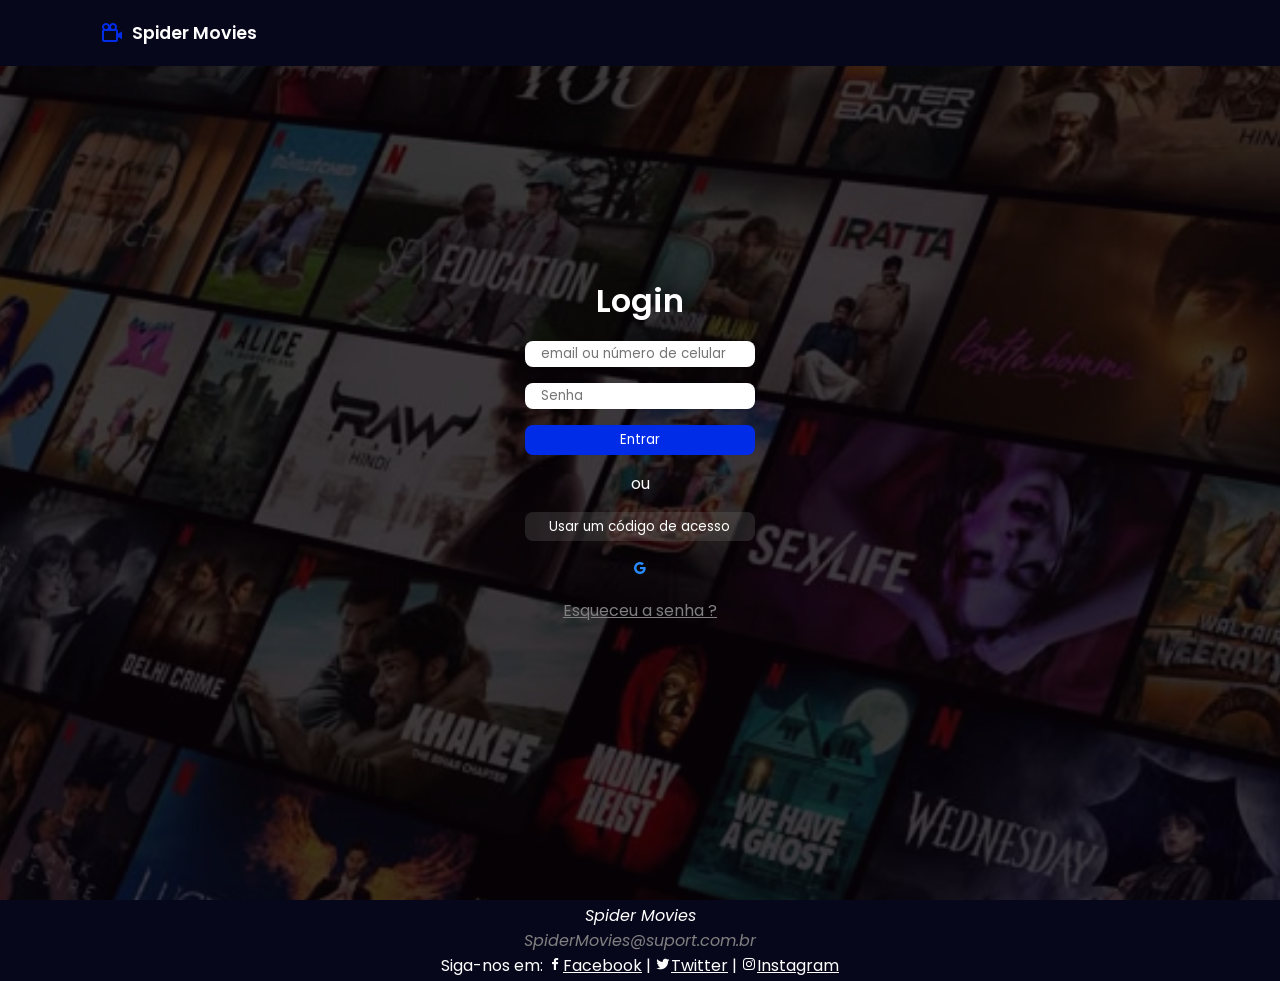
==== public/login.html @ 389b1a76 "Alterações nos arquivos HTML e CSS 878827" ====
<!DOCTYPE html>
<html lang="pt-br">
<head>
    <meta charset="UTF-8">
    <meta name="viewport" content="width=device-width, initial-scale=1.0">
    <title>Login Movies</title>
    <link rel="stylesheet" href="login.css">
    <link href='https://unpkg.com/boxicons@2.1.2/css/boxicons.min.css'rel="stylesheet">
    <link rel="icon" href="files/img/favicon/favicon.ico" type="image/x-icon">
</head>
<body>
<header>
    <a href="index.html" class="logo">
        <i class='bx bx-camera-movie'></i> Spider Movies
        </a>
</header>
<main>
    <div class="login">
        <h1>Login</h1>
        <form action="" class="form">
            <input type="email" class="email" placeholder="email ou número de celular" required>
            <input type="password" class="password" placeholder="Senha" required>
            <button type="submit" value="Login" class="btn">Entrar</button>
            <p>ou</p>
            <button type="submit" value="access" class="btn2">Usar um código de acesso</button>
            <a href="#" class="social-login">
                <i class='bx bxl-google'></i>
            </a>
            <a href="#" class="forgot-password">Esqueceu a senha ?</a>
        </form>
    </div>
 </main>

 <footer>
    <address>
        <p>Spider Movies<br>
            <a href="#" class="gmail">SpiderMovies@suport.com.br</a>
    </address>
    
    <p>Siga-nos em:

        <a href="https://www.facebook.com" target="_blank" class="social"><i class='bx bxl-facebook'></i>Facebook</a> |
        <a href="https://www.twitter.com" target="_blank" class="social"><i class='bx bxl-twitter'></i>Twitter</a> |
        <a href="https://www.instagram.com" target="_blank" class="social"><i class='bx bxl-instagram'></i>Instagram</a>
    </p>
</footer>
 </body>
</html>
---- public/login.css ----
@import url('https://fonts.googleapis.com/css2?family=Big+Shoulders:opsz,wght@10..72,100..900&family=Poppins:ital,wght@0,100;0,200;0,300;0,400;0,500;0,600;0,700;0,800;0,900;1,100;1,200;1,300;1,400;1,500;1,600;1,700;1,800;1,900&family=Quicksand:wght@300..700&display=swap');

* {
  font-family: "Poppins", sans-serif;
  margin: 0;
  padding: 0;
  box-sizing: border-box;
  list-style: none;
  text-decoration: none;
  scroll-padding-top: 2rem;
  scroll-behavior: smooth;
}

:root {
  --main-color: #002be7;
  --text-colo: #07071c;
  --bg-color: #fff;

}

body {
  background: #07071c;
  background-image: url(files/img/cards/login.jpg.jfif);
  background-repeat: no-repeat;
  background-size: cover;
  background-position: center;
  color: var(--bg-color);
}


header {
  position: fixed;
  width: 100%;
  top: 0;
  right: 0;
  z-index: 1000;
  display: flex;
  align-items: center;
  justify-content: space-between;
  padding: 20px 100px;
  transition: 0.5s;
  background: var(--text-colo);
}


.logo {
  font-size: 1.1rem;
  font-weight: 600;
  color: var(--bg-color);
  display: flex;
  align-items: center;
  column-gap: 0.5rem;
}

.logo .bx {
  font-size: 24px;
  color: var(--main-color);
}

.login{
  display: flex;
  justify-content: center;
  align-items: center;
  flex-direction: column;
  height: 100vh;
  background: #070206b7;

}

.login h1{
  font-size: 2rem;
  font-weight: 600;
  margin-bottom: 1rem;
}

.form{
  position: relative;
  gap: 1rem;
  display: flex;
  justify-content:space-between;
  align-items: center;
  flex-direction: column;
  width: 100%;
}

.form input{
  width: 18%;
  padding: 0.2rem 1rem;
  background: #fff;
  border-radius: 0.5rem;
  border: none;
  outline: none;
}

.form .input::placeholder{
  color: gray;
}


 .btn{
  width: 18%;
  padding: 0.3rem 1.4rem;
  background: var(--main-color);
  color: var(--bg-color);
  font-weight: 400;
  border-radius: 0.5rem;
  border: none;
  cursor: pointer;
}
.btn:hover{
  background: #fff;
  color: var(--main-color);
} 

.btn2{
  width: 18%;
  padding: 0.3rem 1.4rem;
  background: rgba(128, 128, 128, 0.226);
  color: var(--bg-color);
  font-weight: 400;
  border-radius: 0.5rem;
  border: none;
  cursor: pointer;
}

.btn2:hover{
  background: rgba(128, 128, 128, 0.534);
 
}

.social-login{
  color: rgb(39, 139, 253);
}

.forgot-password{
  color: gray;
  text-decoration: underline;
}

footer {
  text-align: center;
  padding: 3px;
  background-color: var(--text-colo);
  color: white;
}

footer .gmail{
  color: gray;
}

footer .social{
color: #fff;
text-decoration: underline;
}
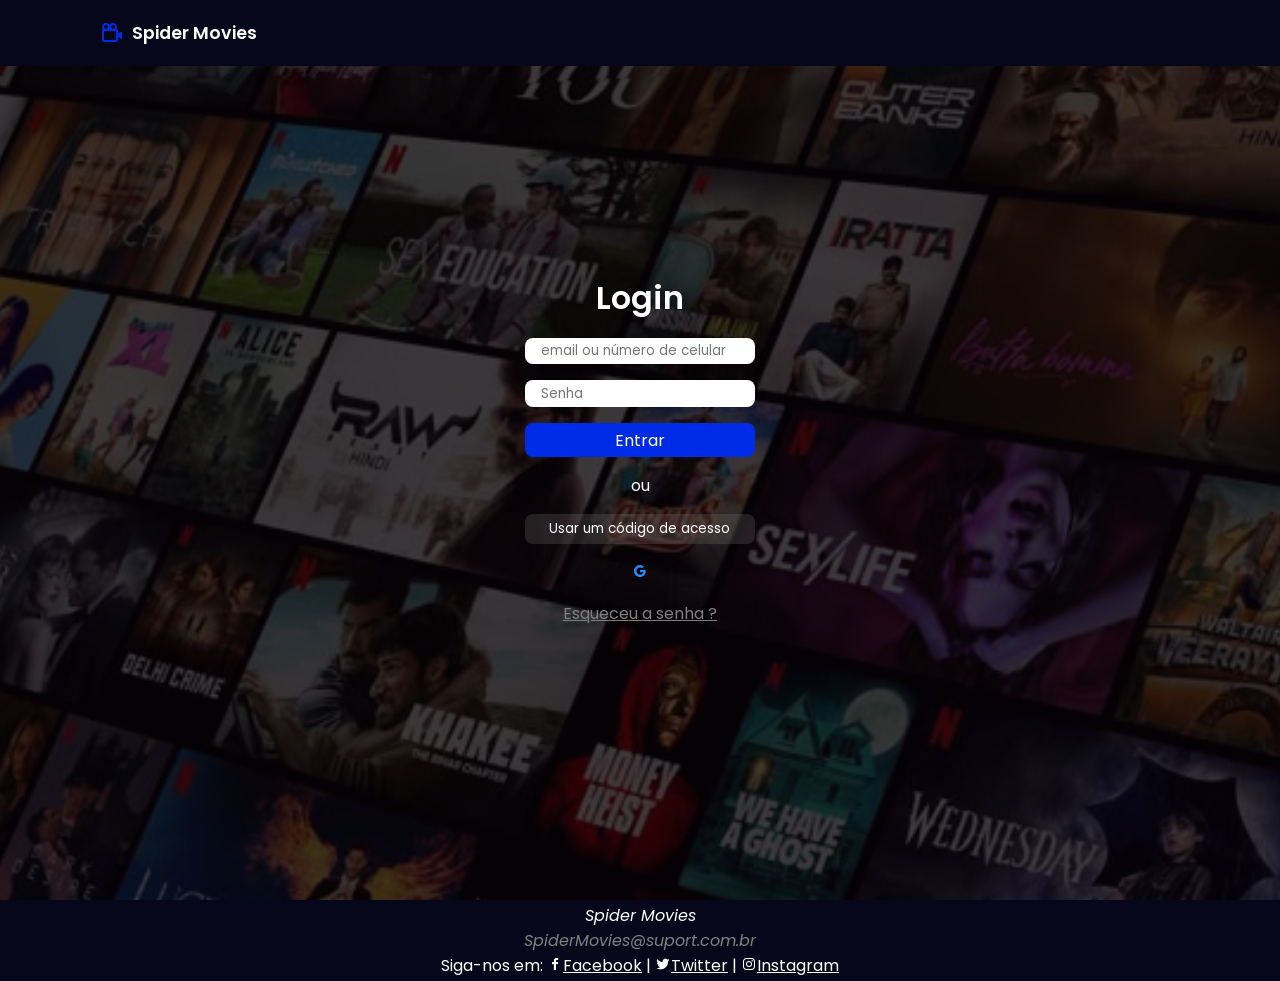
==== commit 2a52c563: "alterações nos arquivos html/css/js 878827" ====
--- a/public/login.html
+++ b/public/login.html
@@ -20,10 +20,10 @@
         <form action="" class="form">
             <input type="email" class="email" placeholder="email ou número de celular" required>
             <input type="password" class="password" placeholder="Senha" required>
-            <button type="submit" value="Login" class="btn">Entrar</button>
+            <a href="login.html " target="_blank" class="btn">Entrar</a>
             <p>ou</p>
             <button type="submit" value="access" class="btn2">Usar um código de acesso</button>
-            <a href="#" class="social-login">
+            <a href="https://workspace.google.com/intl/pt-BR/gmail/" class="social-login">
                 <i class='bx bxl-google'></i>
             </a>
             <a href="#" class="forgot-password">Esqueceu a senha ?</a>
--- a/public/login.css
+++ b/public/login.css
@@ -96,8 +96,8 @@
   color: gray;
 }
 
-
- .btn{
+.btn{
+  text-align: center;
   width: 18%;
   padding: 0.3rem 1.4rem;
   background: var(--main-color);
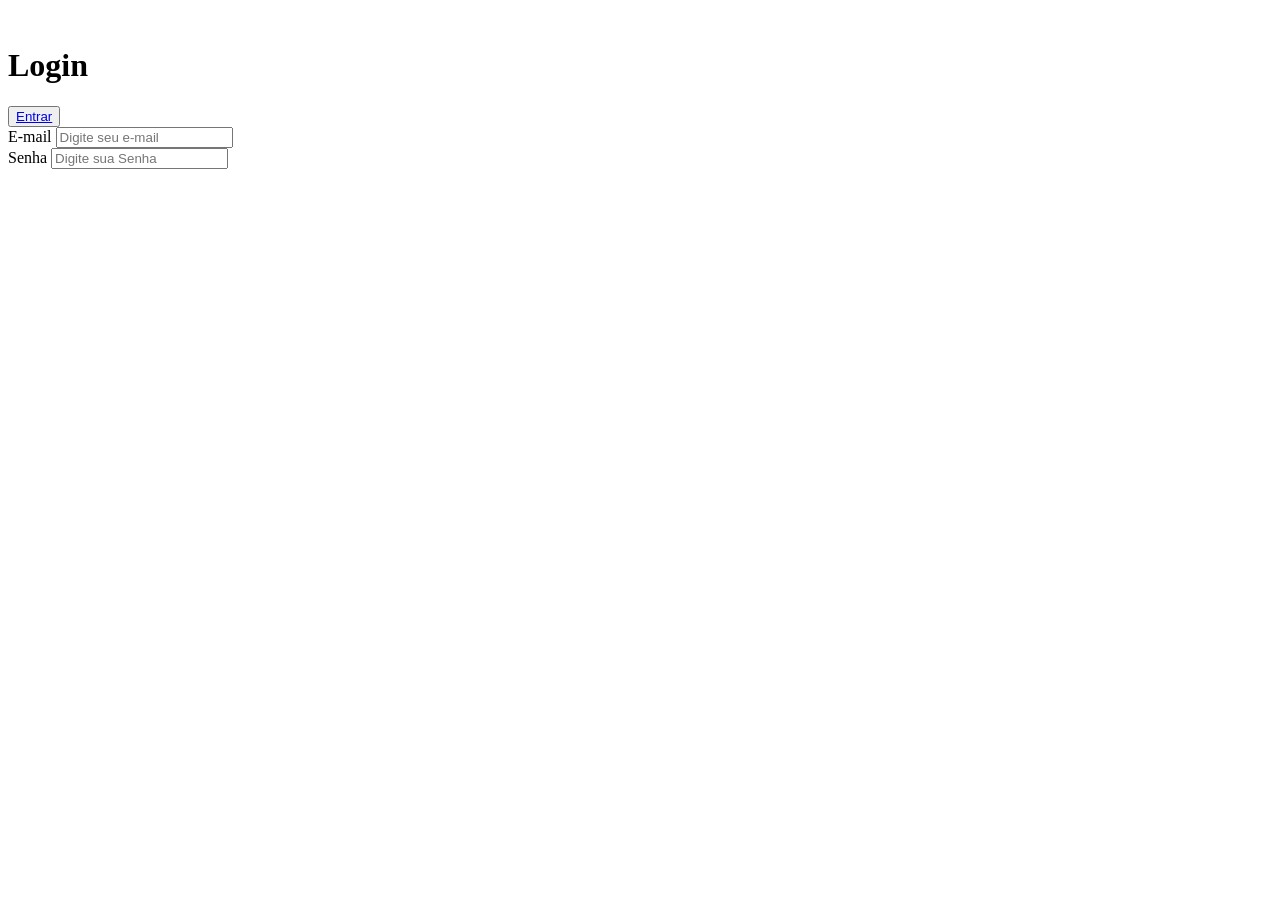
==== commit ed7e1756: "Alterações no html da pagina de login 878827" ====
--- a/public/login.html
+++ b/public/login.html
@@ -3,46 +3,38 @@
 <head>
     <meta charset="UTF-8">
     <meta name="viewport" content="width=device-width, initial-scale=1.0">
-    <title>Login Movies</title>
     <link rel="stylesheet" href="login.css">
-    <link href='https://unpkg.com/boxicons@2.1.2/css/boxicons.min.css'rel="stylesheet">
-    <link rel="icon" href="files/img/favicon/favicon.ico" type="image/x-icon">
+    <title>Login</title>
 </head>
 <body>
-<header>
-    <a href="index.html" class="logo">
-        <i class='bx bx-camera-movie'></i> Spider Movies
-        </a>
-</header>
-<main>
-    <div class="login">
-        <h1>Login</h1>
-        <form action="" class="form">
-            <input type="email" class="email" placeholder="email ou número de celular" required>
-            <input type="password" class="password" placeholder="Senha" required>
-            <a href="login.html " target="_blank" class="btn">Entrar</a>
-            <p>ou</p>
-            <button type="submit" value="access" class="btn2">Usar um código de acesso</button>
-            <a href="https://workspace.google.com/intl/pt-BR/gmail/" class="social-login">
-                <i class='bx bxl-google'></i>
-            </a>
-            <a href="#" class="forgot-password">Esqueceu a senha ?</a>
-        </form>
+    <div class="container">
+        <div class="form-image">
+            <img src="assets/img/undraw_Mobile_encryption_re_yw3o-removebg-preview.png" alt="">
+        </div>
+        <div class="form">
+            <form action="#">
+                <div class="form-header">
+                    <div class="title">
+                        <h1>Login</h1>
+                    </div>
+                    <div class="login-button">
+                        <button><a href="login.html">Entrar</a></button>
+                    </div>
+                </div>
+                <div class="input-group">
+                    <div class="input-box">
+                        <label for="email">E-mail</label>
+                        <input id="email" type="email" name="email" placeholder="Digite seu e-mail" required>
+                    </div>
+
+                    <div class="input-box">
+                        <label for="password">Senha</label>
+                        <input id="password" type="password" name="password" placeholder="Digite sua Senha" required>
+                    </div>
+                    
+                </div>
+            </form>
+        </div>
     </div>
- </main>
-
- <footer>
-    <address>
-        <p>Spider Movies<br>
-            <a href="#" class="gmail">SpiderMovies@suport.com.br</a>
-    </address>
-    
-    <p>Siga-nos em:
-
-        <a href="https://www.facebook.com" target="_blank" class="social"><i class='bx bxl-facebook'></i>Facebook</a> |
-        <a href="https://www.twitter.com" target="_blank" class="social"><i class='bx bxl-twitter'></i>Twitter</a> |
-        <a href="https://www.instagram.com" target="_blank" class="social"><i class='bx bxl-instagram'></i>Instagram</a>
-    </p>
-</footer>
- </body>
+</body>
 </html>
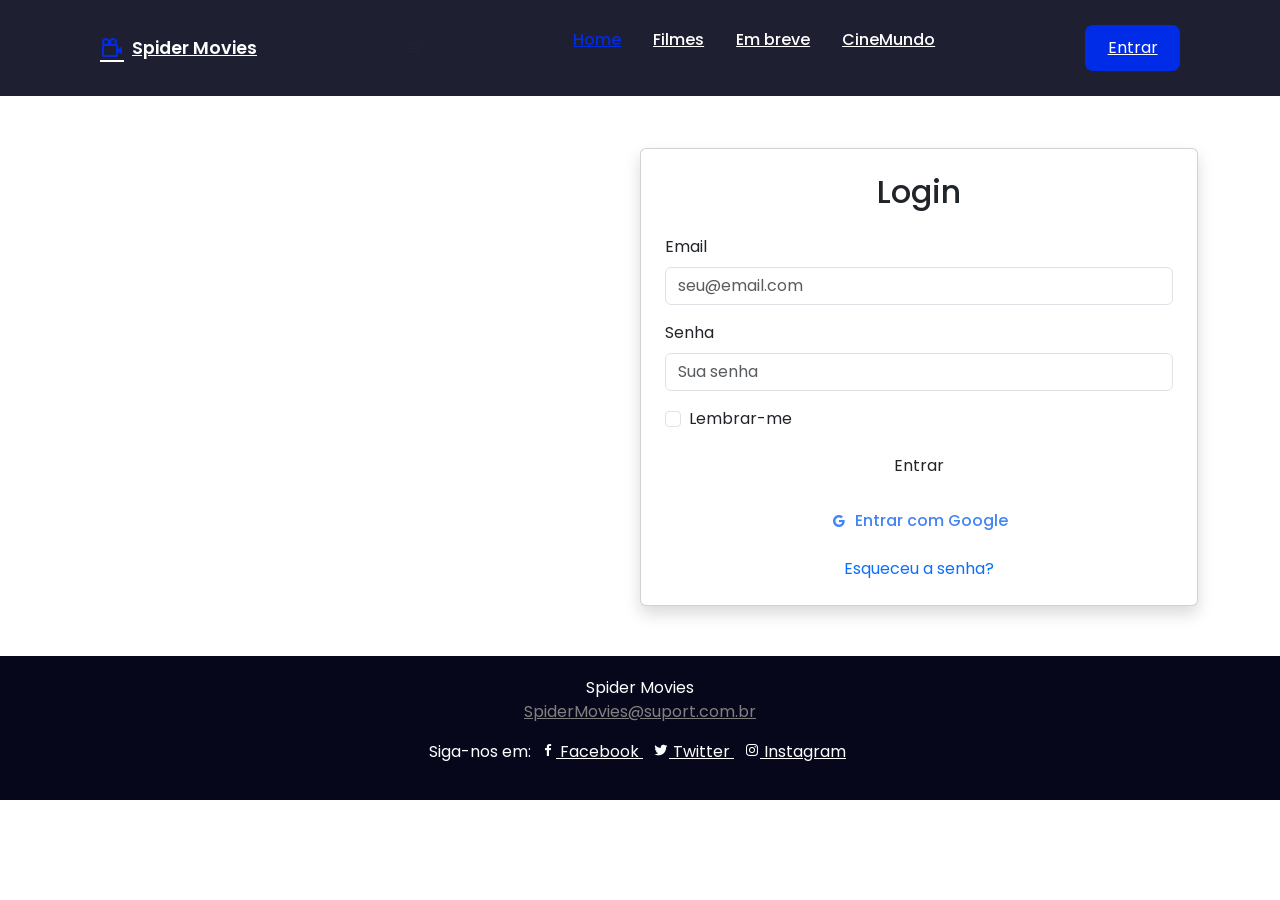
==== commit faa9f937: "Criação do arquivo css e adição de bootstrap no html 878827" ====
--- a/public/login.html
+++ b/public/login.html
@@ -1,40 +1,127 @@
 <!DOCTYPE html>
 <html lang="pt-br">
-<head>
-    <meta charset="UTF-8">
-    <meta name="viewport" content="width=device-width, initial-scale=1.0">
-    <link rel="stylesheet" href="login.css">
-    <title>Login</title>
+  <head>
+    <meta charset="UTF-8" />
+    <meta name="viewport" content="width=device-width, initial-scale=1.0" />
+    <title>Spider | Login</title>
+    <link rel="stylesheet" href="login.css" />
+    <link
+      href="https://cdn.jsdelivr.net/npm/bootstrap@5.3.2/dist/css/bootstrap.min.css"
+      rel="stylesheet"
+      integrity="sha384-T3c6CoIi6uLrA9TneNEoa7RxnatzjcDSCmG1MXxSR1GAsXEV/Dwwykc2MPK8M2HN"
+      crossorigin="anonymous"
+    />
+    <link
+      href="https://unpkg.com/boxicons@2.1.2/css/boxicons.min.css"
+      rel="stylesheet"
+    />
+    <link rel="icon" href="files/img/favicon/favicon.ico" type="image/x-icon" />
+  
 </head>
 <body>
-    <div class="container">
-        <div class="form-image">
-            <img src="assets/img/undraw_Mobile_encryption_re_yw3o-removebg-preview.png" alt="">
+    <header>
+      <a href="#" class="logo">
+        <i class="bx bx-camera-movie"></i> Spider Movies
+      </a>
+      <div class="bx bx-menu" id="menu-icon"></div>
+
+      <ul class="navbar">
+        <li><a href="#home" class="home-active">Home</a></li>
+        <li><a href="#movies">Filmes</a></li>
+        <li><a href="#coming">Em breve</a></li>
+        <li><a href="#newsletter">CineMundo</a></li>
+      </ul>
+      <a href="login.html" class="btn-custom">Entrar</a>
+    </header>
+
+    <main class="container my-5">
+      <div class="row justify-content-center align-items-stretch g-0"> <!-- Removido o gap entre as colunas -->
+        <!-- Vídeo -->
+        <div class="col-lg-6 col-md-6">
+          <div class="video-container ratio ratio-16x9 h-100">
+            <iframe src="https://www.youtube.com/embed/dQw4w9WgXcQ" allowfullscreen></iframe>
+          </div>
         </div>
-        <div class="form">
-            <form action="#">
-                <div class="form-header">
-                    <div class="title">
-                        <h1>Login</h1>
-                    </div>
-                    <div class="login-button">
-                        <button><a href="login.html">Entrar</a></button>
-                    </div>
+
+        <!-- Formulário -->
+        <div class="col-lg-6 col-md-6">
+          <div class="card shadow h-100">
+            <div class="card-body p-4 d-flex flex-column">
+              <h2 class="text-center mb-4">Login</h2>
+              <form>
+                <div class="mb-3">
+                  <label for="email" class="form-label">Email</label>
+                  <input
+                    type="email"
+                    class="form-control"
+                    id="email"
+                    placeholder="seu@email.com"
+                    required
+                  />
                 </div>
-                <div class="input-group">
-                    <div class="input-box">
-                        <label for="email">E-mail</label>
-                        <input id="email" type="email" name="email" placeholder="Digite seu e-mail" required>
-                    </div>
+                <div class="mb-3">
+                  <label for="senha" class="form-label">Senha</label>
+                  <input
+                    type="password"
+                    class="form-control"
+                    id="senha"
+                    placeholder="Sua senha"
+                    required
+                  />
+                </div>
+                <div class="mb-3 form-check">
+                  <input
+                    type="checkbox"
+                    class="form-check-input"
+                    id="lembrar"
+                  />
+                  <label class="form-check-label" for="lembrar"
+                    >Lembrar-me</label
+                  >
+                </div>
+                <button type="submit" class="btn btn-custom w-100">
+                  Entrar
+                </button>
+                
+                <div class="social-login">
+                  <button type="button" class="google-btn" onclick="window.location.href='https://accounts.google.com/'">
+                    <i class="bx bxl-google"></i> Entrar com Google
+                  </button>
+                </div>
+                
+                <div class="text-center mt-3">
+                  <a href="#" class="text-decoration-none">Esqueceu a senha?</a>
+                </div>
+              </form>
+            </div>
+          </div>
+        </div>
+      </div>
+    </main>
 
-                    <div class="input-box">
-                        <label for="password">Senha</label>
-                        <input id="password" type="password" name="password" placeholder="Digite sua Senha" required>
-                    </div>
-                    
-                </div>
-            </form>
-        </div>
-    </div>
+    <footer>
+      <address>
+        <p>
+          Spider Movies<br />
+          <a href="mailto:SpiderMovies@suport.com.br" class="gmail">SpiderMovies@suport.com.br</a>
+        </p>
+      </address>
+
+      <p>
+        Siga-nos em:
+        <a href="https://www.facebook.com" target="_blank" class="social">
+          <i class="bx bxl-facebook"></i> Facebook
+        </a>
+        <a href="https://www.twitter.com" target="_blank" class="social">
+          <i class="bx bxl-twitter"></i> Twitter
+        </a>
+        <a href="https://www.instagram.com" target="_blank" class="social">
+          <i class="bx bxl-instagram"></i> Instagram
+        </a>
+      </p>
+    </footer>
+
+    <!-- Bootstrap JS -->
+    <script src="https://cdn.jsdelivr.net/npm/bootstrap@5.3.2/dist/js/bootstrap.bundle.min.js"></script>
 </body>
-</html>+</html>
--- a/public/login.css
+++ b/public/login.css
@@ -0,0 +1,173 @@
+@import url('https://fonts.googleapis.com/css2?family=Big+Shoulders:opsz,wght@10..72,100..900&family=Poppins:ital,wght@0,100;0,200;0,300;0,400;0,500;0,600;0,700;0,800;0,900;1,100;1,200;1,300;1,400;1,500;1,600;1,700;1,800;1,900&family=Quicksand:wght@300..700&display=swap');
+
+* {
+  font-family: "Poppins", sans-serif;
+  margin: 0;
+  padding: 0;
+  box-sizing: border-box;
+  list-style: none;
+  text-decoration: none;
+  scroll-padding-top: 2rem;
+  scroll-behavior: smooth;
+}
+:root {
+    --main-color: #002be7;
+    --text-color: #07071c;
+    --bg-color: #fff;
+  }
+
+  * {
+    font-family: "Poppins", sans-serif;
+    margin: 0;
+    padding: 0;
+    box-sizing: border-box;
+    list-style: none;
+    text-decoration: none;
+    scroll-padding-top: 2rem;
+    scroll-behavior: smooth;
+  }
+
+  body {
+    background: #07071c;
+    color: var(--bg-color);
+  }
+
+  header {
+    position: fixed;
+    width: 100%;
+    top: 0;
+    right: 0;
+    z-index: 1000;
+    display: flex;
+    align-items: center;
+    justify-content: space-between;
+    padding: 20px 100px;
+    background: rgba(7, 7, 28, 0.9);
+  }
+
+  .logo {
+    font-size: 1.1rem;
+    font-weight: 600;
+    color: var(--bg-color);
+    display: flex;
+    align-items: center;
+    column-gap: 0.5rem;
+  }
+
+  .logo .bx {
+    font-size: 24px;
+    color: var(--main-color);
+  }
+
+  .navbar {
+    display: flex;
+    column-gap: 2rem;
+  }
+
+  .navbar a {
+    font-size: 1rem;
+    font-weight: 500;
+    color: var(--bg-color);
+    transition: 0.3s;
+  }
+
+  .navbar a:hover {
+    color: var(--main-color);
+  }
+
+  .home-active {
+    color: var(--main-color) !important;
+  }
+
+  .btn-custom {
+    padding: 0.7rem 1.4rem;
+    background: var(--main-color);
+    color: var(--bg-color);
+    font-weight: 400;
+    border-radius: 0.5rem;
+    border: none;
+    transition: 0.3s;
+  }
+
+  .btn-custom:hover {
+    background: var(--bg-color);
+    color: var(--text-color);
+  }
+
+  main {
+    padding-top: 100px;
+  }
+
+  .card {
+    background: rgba(255, 255, 255, 0.1);
+    border: none;
+    color: var(--bg-color);
+  }
+
+  .form-control {
+    background: rgba(255, 255, 255, 0.1);
+    border: 1px solid rgba(255, 255, 255, 0.2);
+    color: var(--bg-color);
+  }
+
+  .form-control:focus {
+    background: rgba(255, 255, 255, 0.2);
+    color: var(--bg-color);
+    border-color: var(--main-color);
+    box-shadow: 0 0 0 0.25rem rgba(0, 43, 231, 0.25);
+  }
+
+  .form-check-input:checked {
+    background-color: var(--main-color);
+    border-color: var(--main-color);
+  }
+
+  .video-container {
+    height: 100%;
+  }
+
+  .video-container iframe {
+    height: 100%;
+    width: 100%;
+  }
+
+  .social-login {
+    display: flex;
+    justify-content: center;
+    margin: 1rem 0;
+  }
+
+  .google-btn {
+    background: #fff;
+    color: #4285F4;
+    border: none;
+    border-radius: 5px;
+    padding: 8px 15px;
+    display: flex;
+    align-items: center;
+    gap: 8px;
+    font-weight: 500;
+    cursor: pointer;
+    transition: 0.3s;
+  }
+
+  .google-btn:hover {
+    background: #f1f1f1;
+  }
+
+  footer {
+    text-align: center;
+    padding: 20px;
+    background-color: var(--text-color);
+    color: white;
+    margin-top: 50px;
+  }
+
+  footer .gmail {
+    color: gray;
+  }
+
+  footer .social {
+    color: #fff;
+    margin: 0 5px;
+  }
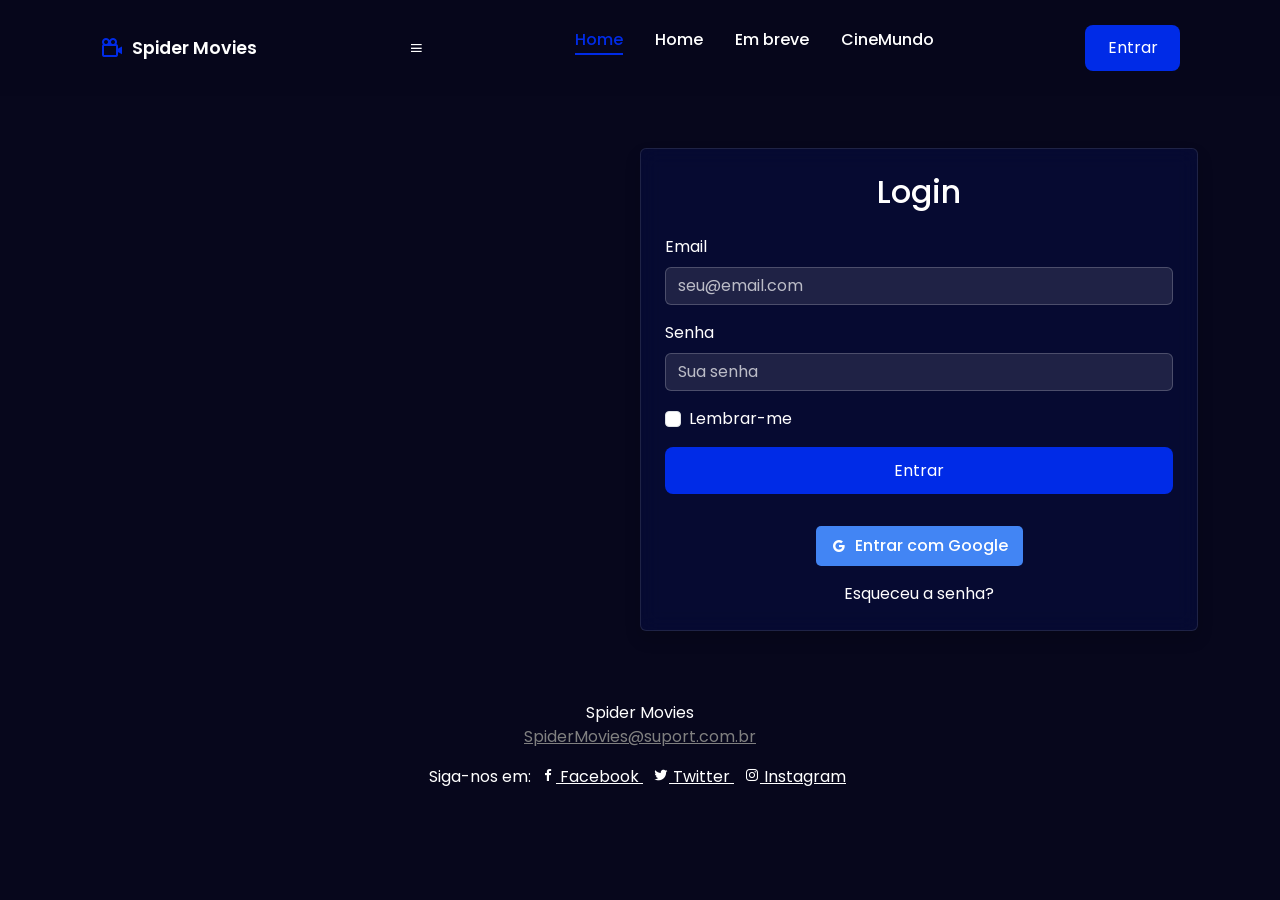
==== commit 324c2d7b: "Criação do arquivo css/bootstra/html 878827" ====
--- a/public/login.html
+++ b/public/login.html
@@ -1,127 +1,113 @@
 <!DOCTYPE html>
 <html lang="pt-br">
-  <head>
-    <meta charset="UTF-8" />
-    <meta name="viewport" content="width=device-width, initial-scale=1.0" />
+<head>
+    <meta charset="UTF-8">
+    <meta name="viewport" content="width=device-width, initial-scale=1.0">
     <title>Spider | Login</title>
-    <link rel="stylesheet" href="login.css" />
-    <link
-      href="https://cdn.jsdelivr.net/npm/bootstrap@5.3.2/dist/css/bootstrap.min.css"
-      rel="stylesheet"
-      integrity="sha384-T3c6CoIi6uLrA9TneNEoa7RxnatzjcDSCmG1MXxSR1GAsXEV/Dwwykc2MPK8M2HN"
-      crossorigin="anonymous"
-    />
-    <link
-      href="https://unpkg.com/boxicons@2.1.2/css/boxicons.min.css"
-      rel="stylesheet"
-    />
-    <link rel="icon" href="files/img/favicon/favicon.ico" type="image/x-icon" />
-  
+    <link href="https://cdn.jsdelivr.net/npm/bootstrap@5.3.2/dist/css/bootstrap.min.css" rel="stylesheet">
+    <link href="https://unpkg.com/boxicons@2.1.2/css/boxicons.min.css" rel="stylesheet">
+    <link rel="stylesheet" href="login.css">
+    <link rel="icon" href="files/img/favicon/favicon.ico" type="image/x-icon">
 </head>
 <body>
     <header>
-      <a href="#" class="logo">
-        <i class="bx bx-camera-movie"></i> Spider Movies
-      </a>
-      <div class="bx bx-menu" id="menu-icon"></div>
+        <a href="#" class="logo">
+            <i class="bx bx-camera-movie"></i> Spider Movies
+        </a>
+        <div class="bx bx-menu" id="menu-icon"></div>
 
-      <ul class="navbar">
-        <li><a href="#home" class="home-active">Home</a></li>
-        <li><a href="#movies">Filmes</a></li>
-        <li><a href="#coming">Em breve</a></li>
-        <li><a href="#newsletter">CineMundo</a></li>
-      </ul>
-      <a href="login.html" class="btn-custom">Entrar</a>
+        <ul class="navbar">
+            <li><a href="#home" class="home-active">Home</a></li>
+            <li><a href="#home">Home</a></li>
+            <li><a href="#coming">Em breve</a></li>
+            <li><a href="#newsletter">CineMundo</a></li>
+        </ul>
+        <a href="login.html" class="btn-custom">Entrar</a>
     </header>
 
     <main class="container my-5">
-      <div class="row justify-content-center align-items-stretch g-0"> <!-- Removido o gap entre as colunas -->
-        <!-- Vídeo -->
-        <div class="col-lg-6 col-md-6">
-          <div class="video-container ratio ratio-16x9 h-100">
-            <iframe src="https://www.youtube.com/embed/dQw4w9WgXcQ" allowfullscreen></iframe>
-          </div>
+        <div class="row justify-content-center align-items-stretch g-0">
+            <div class="col-lg-6 col-md-6">
+                <div class="video-container ratio ratio-16x9 h-100">
+                    <iframe src="https://www.youtube.com/embed/dQw4w9WgXcQ" allowfullscreen></iframe>
+                </div>
+            </div>
+
+            <div class="col-lg-6 col-md-6">
+                <div class="card shadow h-100">
+                    <div class="card-body p-4 d-flex flex-column">
+                        <h2 class="text-center mb-4">Login</h2>
+                        <form>
+                            <div class="mb-3">
+                                <label for="email" class="form-label">Email</label>
+                                <input
+                                    type="email"
+                                    class="form-control"
+                                    id="email"
+                                    placeholder="seu@email.com"
+                                    required
+                                />
+                            </div>
+                            <div class="mb-3">
+                                <label for="senha" class="form-label">Senha</label>
+                                <input
+                                    type="password"
+                                    class="form-control"
+                                    id="senha"
+                                    placeholder="Sua senha"
+                                    required
+                                />
+                            </div>
+                            <div class="mb-3 form-check">
+                                <input
+                                    type="checkbox"
+                                    class="form-check-input"
+                                    id="lembrar"
+                                />
+                                <label class="form-check-label" for="lembrar">Lembrar-me</label>
+                            </div>
+                            <button type="submit" class="btn btn-custom w-100 mb-3">
+                                Entrar
+                            </button>
+                            
+                            <div class="social-login">
+                                <button type="button" class="google-btn" onclick="window.location.href='https://accounts.google.com/'">
+                                    <i class="bx bxl-google"></i> Entrar com Google
+                                </button>
+                            </div>
+                            
+                            <div class="text-center mt-3">
+                                <a href="#" class="text-decoration-none">Esqueceu a senha?</a>
+                            </div>
+                        </form>
+                    </div>
+                </div>
+            </div>
         </div>
-
-        <!-- Formulário -->
-        <div class="col-lg-6 col-md-6">
-          <div class="card shadow h-100">
-            <div class="card-body p-4 d-flex flex-column">
-              <h2 class="text-center mb-4">Login</h2>
-              <form>
-                <div class="mb-3">
-                  <label for="email" class="form-label">Email</label>
-                  <input
-                    type="email"
-                    class="form-control"
-                    id="email"
-                    placeholder="seu@email.com"
-                    required
-                  />
-                </div>
-                <div class="mb-3">
-                  <label for="senha" class="form-label">Senha</label>
-                  <input
-                    type="password"
-                    class="form-control"
-                    id="senha"
-                    placeholder="Sua senha"
-                    required
-                  />
-                </div>
-                <div class="mb-3 form-check">
-                  <input
-                    type="checkbox"
-                    class="form-check-input"
-                    id="lembrar"
-                  />
-                  <label class="form-check-label" for="lembrar"
-                    >Lembrar-me</label
-                  >
-                </div>
-                <button type="submit" class="btn btn-custom w-100">
-                  Entrar
-                </button>
-                
-                <div class="social-login">
-                  <button type="button" class="google-btn" onclick="window.location.href='https://accounts.google.com/'">
-                    <i class="bx bxl-google"></i> Entrar com Google
-                  </button>
-                </div>
-                
-                <div class="text-center mt-3">
-                  <a href="#" class="text-decoration-none">Esqueceu a senha?</a>
-                </div>
-              </form>
-            </div>
-          </div>
-        </div>
-      </div>
     </main>
 
     <footer>
-      <address>
+        <address>
+            <p>
+                Spider Movies<br>
+                <a href="mailto:SpiderMovies@suport.com.br" class="gmail">SpiderMovies@suport.com.br</a>
+            </p>
+        </address>
+
         <p>
-          Spider Movies<br />
-          <a href="mailto:SpiderMovies@suport.com.br" class="gmail">SpiderMovies@suport.com.br</a>
+            Siga-nos em:
+            <a href="https://www.facebook.com" target="_blank" class="social">
+                <i class="bx bxl-facebook"></i> Facebook
+            </a>
+            <a href="https://www.twitter.com" target="_blank" class="social">
+                <i class="bx bxl-twitter"></i> Twitter
+            </a>
+            <a href="https://www.instagram.com" target="_blank" class="social">
+                <i class="bx bxl-instagram"></i> Instagram
+            </a>
         </p>
-      </address>
-
-      <p>
-        Siga-nos em:
-        <a href="https://www.facebook.com" target="_blank" class="social">
-          <i class="bx bxl-facebook"></i> Facebook
-        </a>
-        <a href="https://www.twitter.com" target="_blank" class="social">
-          <i class="bx bxl-twitter"></i> Twitter
-        </a>
-        <a href="https://www.instagram.com" target="_blank" class="social">
-          <i class="bx bxl-instagram"></i> Instagram
-        </a>
-      </p>
     </footer>
 
-    <!-- Bootstrap JS -->
     <script src="https://cdn.jsdelivr.net/npm/bootstrap@5.3.2/dist/js/bootstrap.bundle.min.js"></script>
 </body>
-</html>
+</html>
--- a/public/login.css
+++ b/public/login.css
@@ -1,22 +1,12 @@
-@import url('https://fonts.googleapis.com/css2?family=Big+Shoulders:opsz,wght@10..72,100..900&family=Poppins:ital,wght@0,100;0,200;0,300;0,400;0,500;0,600;0,700;0,800;0,900;1,100;1,200;1,300;1,400;1,500;1,600;1,700;1,800;1,900&family=Quicksand:wght@300..700&display=swap');
-
-* {
-  font-family: "Poppins", sans-serif;
-  margin: 0;
-  padding: 0;
-  box-sizing: border-box;
-  list-style: none;
-  text-decoration: none;
-  scroll-padding-top: 2rem;
-  scroll-behavior: smooth;
-}
+@import url('https://fonts.googleapis.com/css2?family=Poppins:wght@100;200;300;400;500;600;700;800;900&display=swap');
+
 :root {
     --main-color: #002be7;
     --text-color: #07071c;
     --bg-color: #fff;
-  }
-
-  * {
+}
+
+* {
     font-family: "Poppins", sans-serif;
     margin: 0;
     padding: 0;
@@ -25,14 +15,14 @@
     text-decoration: none;
     scroll-padding-top: 2rem;
     scroll-behavior: smooth;
-  }
-
-  body {
+}
+
+body {
     background: #07071c;
     color: var(--bg-color);
-  }
-
-  header {
+}
+
+header {
     position: fixed;
     width: 100%;
     top: 0;
@@ -43,103 +33,142 @@
     justify-content: space-between;
     padding: 20px 100px;
     background: rgba(7, 7, 28, 0.9);
-  }
-
-  .logo {
+}
+
+.logo {
+    text-decoration: none;
     font-size: 1.1rem;
     font-weight: 600;
     color: var(--bg-color);
     display: flex;
     align-items: center;
     column-gap: 0.5rem;
-  }
-
-  .logo .bx {
+}
+
+.logo .bx {
     font-size: 24px;
     color: var(--main-color);
-  }
-
-  .navbar {
+}
+
+.navbar {
     display: flex;
     column-gap: 2rem;
-  }
-
-  .navbar a {
+}
+
+.navbar a {
+    text-decoration: none;
     font-size: 1rem;
     font-weight: 500;
     color: var(--bg-color);
+    position: relative;
     transition: 0.3s;
-  }
-
-  .navbar a:hover {
-    color: var(--main-color);
-  }
-
-  .home-active {
+}
+
+.navbar a::after {
+    content: '';
+    position: absolute;
+    width: 0;
+    height: 2px;
+    background: var(--main-color);
+    bottom: -4px;
+    left: 0;
+    transition: width 0.3s ease;
+}
+
+.navbar a:hover::after {
+    width: 100%;
+}
+
+.home-active {
     color: var(--main-color) !important;
-  }
-
-  .btn-custom {
+}
+
+.home-active::after {
+    width: 100% !important;
+}
+
+.btn-custom {
+    text-decoration: none;
     padding: 0.7rem 1.4rem;
     background: var(--main-color);
     color: var(--bg-color);
     font-weight: 400;
     border-radius: 0.5rem;
     border: none;
-    transition: 0.3s;
-  }
-
-  .btn-custom:hover {
+    transition: all 0.3s ease;
+}
+
+.btn-custom:hover {
     background: var(--bg-color);
     color: var(--text-color);
-  }
-
-  main {
+    transform: translateY(-2px);
+}
+
+main {
     padding-top: 100px;
-  }
-
-  .card {
-    background: rgba(255, 255, 255, 0.1);
-    border: none;
-    color: var(--bg-color);
-  }
-
-  .form-control {
+}
+
+.card {
+    background: rgba(0, 43, 231, 0.1);
+    backdrop-filter: blur(10px);
+    border: 1px solid rgba(255, 255, 255, 0.1);
+    color: var(--bg-color);
+}
+
+.form-control {
     background: rgba(255, 255, 255, 0.1);
     border: 1px solid rgba(255, 255, 255, 0.2);
     color: var(--bg-color);
-  }
-
-  .form-control:focus {
+    transition: all 0.3s ease;
+}
+
+.form-control:focus {
     background: rgba(255, 255, 255, 0.2);
     color: var(--bg-color);
     border-color: var(--main-color);
     box-shadow: 0 0 0 0.25rem rgba(0, 43, 231, 0.25);
-  }
-
-  .form-check-input:checked {
+}
+
+.form-check-input:checked {
     background-color: var(--main-color);
     border-color: var(--main-color);
-  }
-
-  .video-container {
+}
+
+.video-container {
     height: 100%;
-  }
-
-  .video-container iframe {
+}
+
+.video-container iframe {
     height: 100%;
     width: 100%;
-  }
-
-  .social-login {
+    border: none;
+}
+
+.video-container .bg-light,
+.video-container .text-muted {
+    color: white !important;
+}
+
+.card-body,
+.card-body .form-label,
+.card-body .form-check-label,
+.card-body .text-decoration-none {
+    color: white !important;
+}
+
+.form-control::placeholder {
+    color: rgba(255, 255, 255, 0.7) !important;
+}
+
+.social-login {
     display: flex;
     justify-content: center;
     margin: 1rem 0;
-  }
-
-  .google-btn {
-    background: #fff;
-    color: #4285F4;
+}
+
+.google-btn {
+    background: #4285F4 !important;
+    color: white !important;
     border: none;
     border-radius: 5px;
     padding: 8px 15px;
@@ -148,26 +177,102 @@
     gap: 8px;
     font-weight: 500;
     cursor: pointer;
-    transition: 0.3s;
-  }
-
-  .google-btn:hover {
-    background: #f1f1f1;
-  }
-
-  footer {
+    transition: all 0.3s ease;
+}
+
+.google-btn:hover {
+    background: #3367d6 !important;
+    transform: translateY(-2px);
+}
+
+footer {
     text-align: center;
     padding: 20px;
     background-color: var(--text-color);
     color: white;
     margin-top: 50px;
-  }
-
-  footer .gmail {
+}
+
+footer .gmail {
     color: gray;
-  }
-
-  footer .social {
+}
+
+footer .social {
     color: #fff;
     margin: 0 5px;
-  }+    transition: all 0.3s ease;
+}
+
+footer .social:hover {
+    color: var(--main-color);
+}
+
+@media (max-width: 1200px) {
+    header {
+        padding: 20px 80px;
+    }
+}
+
+@media (max-width: 992px) {
+    header {
+        padding: 20px 50px;
+    }
+    
+    .navbar {
+        column-gap: 1.8rem;
+    }
+}
+
+@media (max-width: 768px) {
+    header {
+        padding: 15px 30px;
+        flex-wrap: wrap;
+    }
+    
+    .navbar {
+        width: 100%;
+        order: 3;
+        margin-top: 15px;
+        justify-content: center;
+    }
+    
+    .btn-custom {
+        order: 2;
+    }
+    
+    main {
+        padding-top: 140px;
+    }
+    
+    .row.justify-content-center {
+        flex-direction: column;
+    }
+    
+    .col-lg-6, .col-md-6 {
+        width: 100%;
+        margin-bottom: 20px;
+    }
+}
+
+@media (max-width: 576px) {
+    header {
+        padding: 15px 20px;
+    }
+    
+    .logo {
+        font-size: 1rem;
+    }
+    
+    .navbar {
+        column-gap: 1.2rem;
+    }
+    
+    .btn-custom {
+        padding: 0.5rem 1rem;
+        font-size: 0.9rem;
+    }
+    
+    .card-body {
+        padding: 1.5rem;
+    }
+}
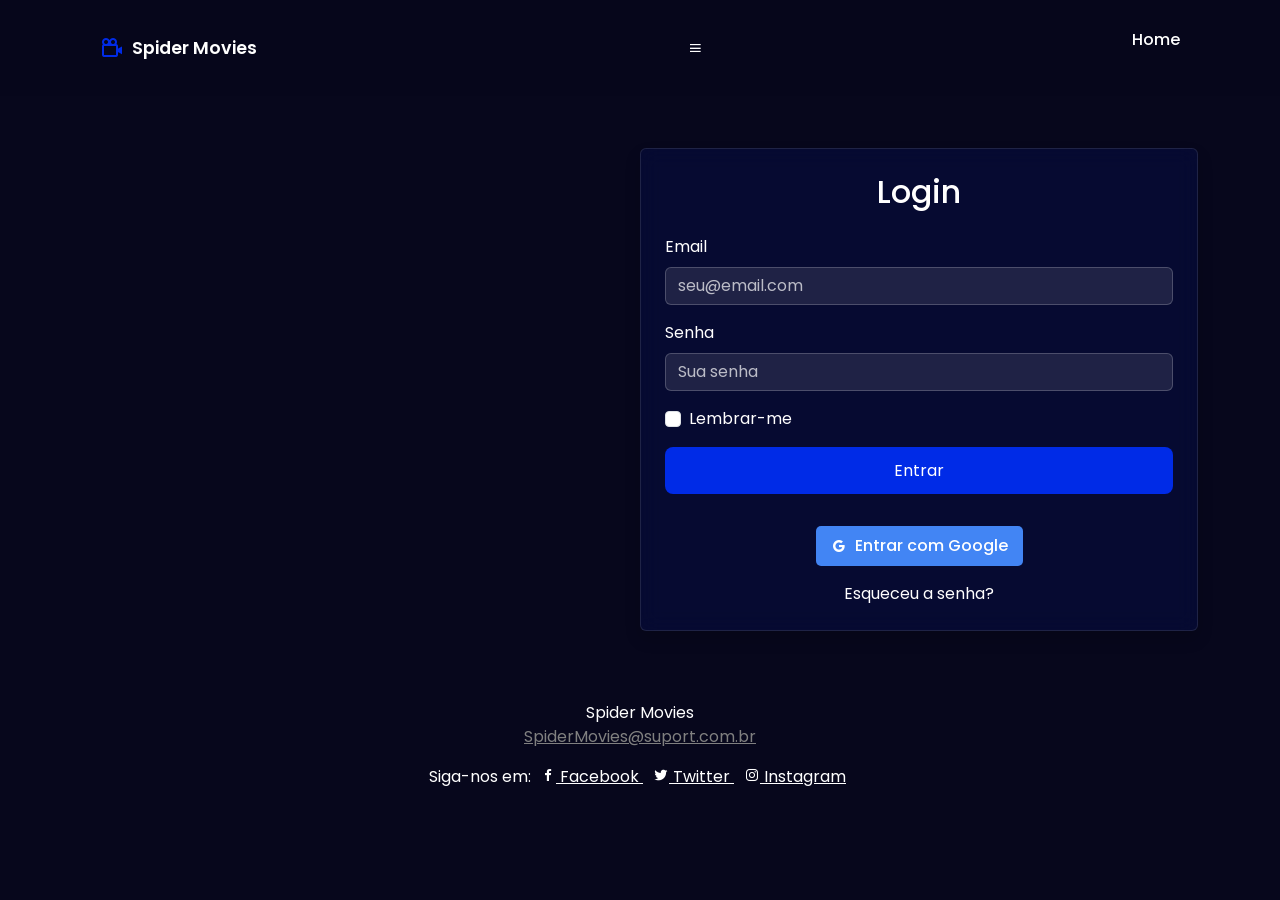
==== commit d9df4dfe: "Modificação dos arquivos css/bootstra/html 878827" ====
--- a/public/login.html
+++ b/public/login.html
@@ -17,12 +17,8 @@
         <div class="bx bx-menu" id="menu-icon"></div>
 
         <ul class="navbar">
-            <li><a href="#home" class="home-active">Home</a></li>
             <li><a href="#home">Home</a></li>
-            <li><a href="#coming">Em breve</a></li>
-            <li><a href="#newsletter">CineMundo</a></li>
         </ul>
-        <a href="login.html" class="btn-custom">Entrar</a>
     </header>
 
     <main class="container my-5">
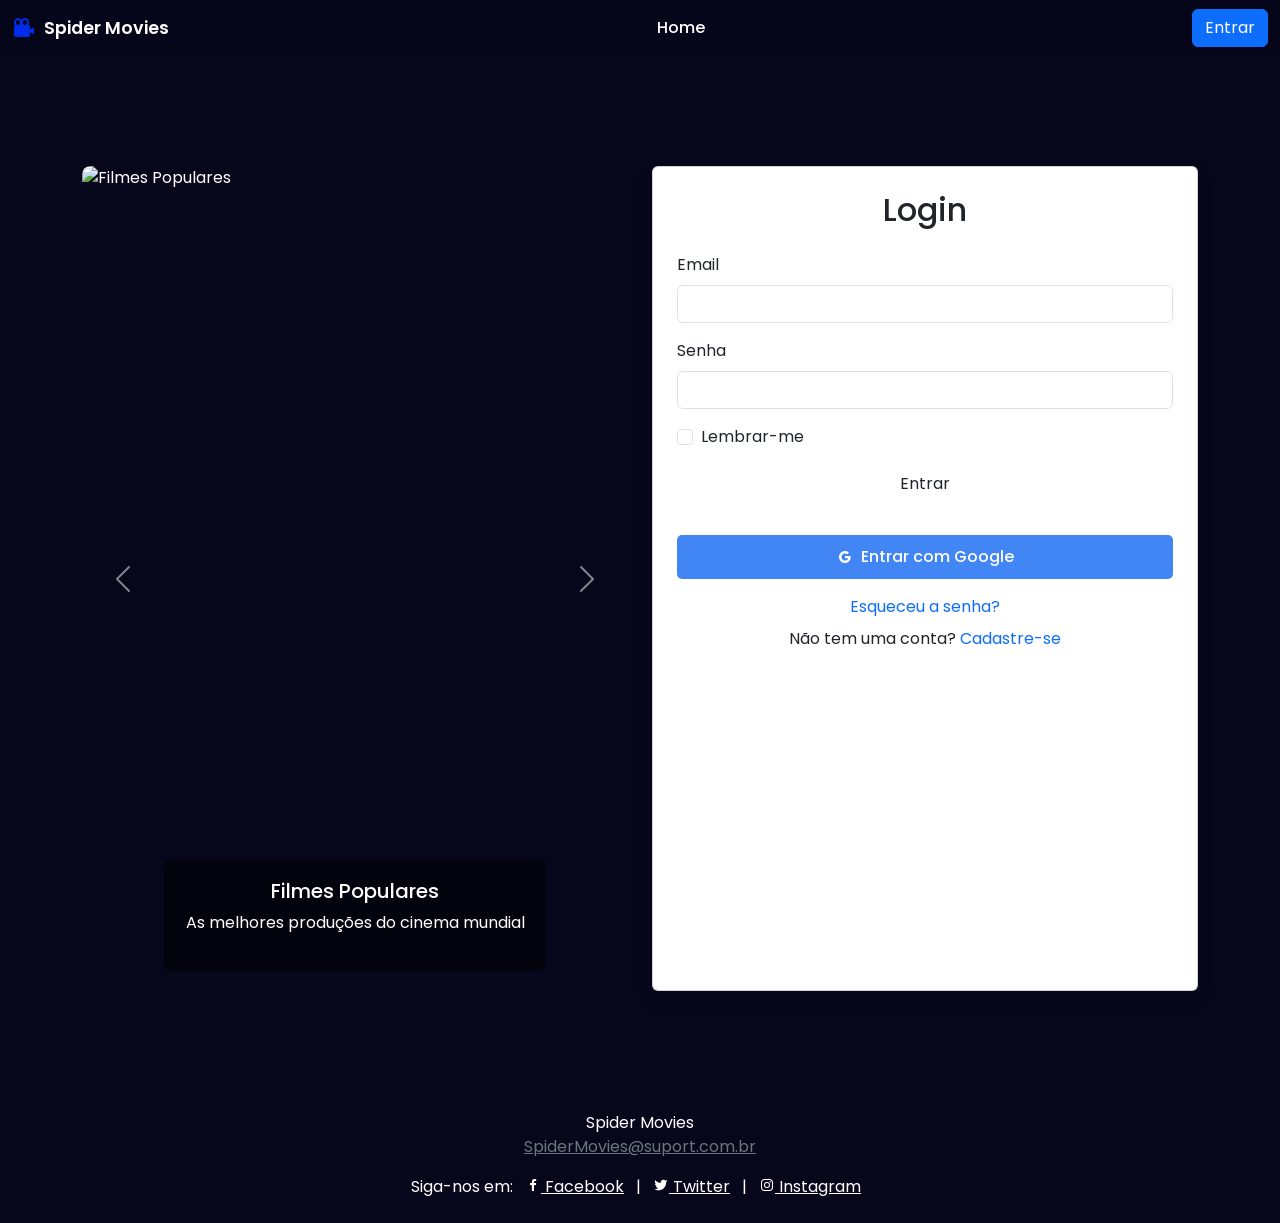
==== commit e7201b0b: "Alterações na atividade 878827" ====
--- a/public/login.html
+++ b/public/login.html
@@ -3,33 +3,78 @@
 <head>
     <meta charset="UTF-8">
     <meta name="viewport" content="width=device-width, initial-scale=1.0">
-    <title>Spider | Login</title>
+    <title>Spider Movies | Login</title>
+    <link rel="stylesheet" href="login.css">
     <link href="https://cdn.jsdelivr.net/npm/bootstrap@5.3.2/dist/css/bootstrap.min.css" rel="stylesheet">
-    <link href="https://unpkg.com/boxicons@2.1.2/css/boxicons.min.css" rel="stylesheet">
-    <link rel="stylesheet" href="login.css">
+    <link href='https://unpkg.com/boxicons@2.1.4/css/boxicons.min.css' rel='stylesheet'>
     <link rel="icon" href="files/img/favicon/favicon.ico" type="image/x-icon">
 </head>
-<body>
-    <header>
-        <a href="#" class="logo">
-            <i class="bx bx-camera-movie"></i> Spider Movies
-        </a>
-        <div class="bx bx-menu" id="menu-icon"></div>
 
-        <ul class="navbar">
-            <li><a href="#home">Home</a></li>
-        </ul>
+<body id="body">
+    <header id="header" class="navbar navbar-expand-lg fixed-top">
+        <div class="container-fluid">
+            <a href="index.html" id="logo" class="navbar-brand me-0">
+                <i class='bx bxs-camera-movie'></i> Spider Movies
+            </a>
+
+            <button class="navbar-toggler" type="button" data-bs-toggle="collapse" data-bs-target="#navbarContent"
+                aria-controls="navbarContent" aria-expanded="false" aria-label="Toggle navigation">
+                <span class="navbar-toggler-icon"></span>
+            </button>
+
+            <div class="collapse navbar-collapse" id="navbarContent">
+                <ul id="navbar" class="navbar-nav mx-auto mb-2 mb-lg-0">
+                    <li class="nav-item"><a href="index.html" class="nav-link">Home</a></li>
+                </ul>
+
+                <div class="d-flex">
+                    <a href="login.html" class="btn btn-primary">Entrar</a>
+                </div>
+            </div>
+        </div>
     </header>
 
-    <main class="container my-5">
-        <div class="row justify-content-center align-items-stretch g-0">
-            <div class="col-lg-6 col-md-6">
-                <div class="video-container ratio ratio-16x9 h-100">
-                    <iframe src="https://www.youtube.com/embed/dQw4w9WgXcQ" allowfullscreen></iframe>
+    <main class="container my-5 py-5">
+        <div class="row justify-content-center align-items-stretch g-4">
+            <!-- Carrossel no lugar do vídeo -->
+            <div class="col-lg-6 col-md-6 order-md-1 order-2">
+                <div id="loginCarousel" class="carousel slide h-100" data-bs-ride="carousel">
+                    <div class="carousel-inner rounded-3 h-100">
+                        <div class="carousel-item active h-100">
+                            <img src="files/img/cards/log1.jpg" class="d-block w-100 carousel-img" alt="Filmes Populares">
+                            <div class="carousel-caption d-none d-md-block">
+                                <h5>Filmes Populares</h5>
+                                <p>As melhores produções do cinema mundial</p>
+                            </div>
+                        </div>
+                        <div class="carousel-item h-100">
+                            <img src="files/img/cards/log2.jpeg" class="d-block w-100 carousel-img" alt="Lançamentos">
+                            <div class="carousel-caption d-none d-md-block">
+                                <h5>Lançamentos</h5>
+                                <p>As novidades que estão chegando</p>
+                            </div>
+                        </div>
+                        <div class="carousel-item h-100">
+                            <img src="files/img/cards/log3.jpg" class="d-block w-100 carousel-img" alt="Séries">
+                            <div class="carousel-caption d-none d-md-block">
+                                <h5>Séries Imperdíveis</h5>
+                                <p>Maratonas para você se divertir</p>
+                            </div>
+                        </div>
+                    </div>
+                    <button class="carousel-control-prev" type="button" data-bs-target="#loginCarousel" data-bs-slide="prev">
+                        <span class="carousel-control-prev-icon" aria-hidden="true"></span>
+                        <span class="visually-hidden">Anterior</span>
+                    </button>
+                    <button class="carousel-control-next" type="button" data-bs-target="#loginCarousel" data-bs-slide="next">
+                        <span class="carousel-control-next-icon" aria-hidden="true"></span>
+                        <span class="visually-hidden">Próximo</span>
+                    </button>
                 </div>
             </div>
 
-            <div class="col-lg-6 col-md-6">
+            <!-- Formulário de Login -->
+            <div class="col-lg-6 col-md-6 order-md-2 order-1">
                 <div class="card shadow h-100">
                     <div class="card-body p-4 d-flex flex-column">
                         <h2 class="text-center mb-4">Login</h2>
@@ -74,6 +119,7 @@
                             
                             <div class="text-center mt-3">
                                 <a href="#" class="text-decoration-none">Esqueceu a senha?</a>
+                                <p class="mt-2">Não tem uma conta? <a href="#" class="text-decoration-none">Cadastre-se</a></p>
                             </div>
                         </form>
                     </div>
@@ -82,26 +128,19 @@
         </div>
     </main>
 
-    <footer>
-        <address>
-            <p>
-                Spider Movies<br>
-                <a href="mailto:SpiderMovies@suport.com.br" class="gmail">SpiderMovies@suport.com.br</a>
+    <footer class="py-4">
+        <div class="container text-center">
+            <address>
+                <p>Spider Movies<br>
+                    <a href="mailto:SpiderMovies@suport.com.br" class="text-secondary">SpiderMovies@suport.com.br</a>
+                </p>
+            </address>
+            <p class="mb-0">Siga-nos em:
+                <a href="https://www.facebook.com" target="_blank" class="text-white mx-2"><i class='bx bxl-facebook'></i> Facebook</a> |
+                <a href="https://www.twitter.com" target="_blank" class="text-white mx-2"><i class='bx bxl-twitter'></i> Twitter</a> |
+                <a href="https://www.instagram.com" target="_blank" class="text-white mx-2"><i class='bx bxl-instagram'></i> Instagram</a>
             </p>
-        </address>
-
-        <p>
-            Siga-nos em:
-            <a href="https://www.facebook.com" target="_blank" class="social">
-                <i class="bx bxl-facebook"></i> Facebook
-            </a>
-            <a href="https://www.twitter.com" target="_blank" class="social">
-                <i class="bx bxl-twitter"></i> Twitter
-            </a>
-            <a href="https://www.instagram.com" target="_blank" class="social">
-                <i class="bx bxl-instagram"></i> Instagram
-            </a>
-        </p>
+        </div>
     </footer>
 
     <script src="https://cdn.jsdelivr.net/npm/bootstrap@5.3.2/dist/js/bootstrap.bundle.min.js"></script>
--- a/public/login.css
+++ b/public/login.css
@@ -13,30 +13,30 @@
     box-sizing: border-box;
     list-style: none;
     text-decoration: none;
-    scroll-padding-top: 2rem;
     scroll-behavior: smooth;
 }
 
-body {
+#body {
     background: #07071c;
     color: var(--bg-color);
-}
-
-header {
-    position: fixed;
-    width: 100%;
-    top: 0;
-    right: 0;
-    z-index: 1000;
-    display: flex;
-    align-items: center;
-    justify-content: space-between;
-    padding: 20px 100px;
+    padding-top: 70px;
+}
+
+/* Header */
+#header {
     background: rgba(7, 7, 28, 0.9);
-}
-
-.logo {
-    text-decoration: none;
+    backdrop-filter: blur(10px);
+}
+
+.navbar-toggler {
+    border-color: rgba(255,255,255,0.1);
+}
+
+.navbar-toggler-icon {
+    background-image: url("data:image/svg+xml,%3csvg xmlns='http://www.w3.org/2000/svg' viewBox='0 0 30 30'%3e%3cpath stroke='rgba%28255, 255, 255, 0.55%29' stroke-linecap='round' stroke-miterlimit='10' stroke-width='2' d='M4 7h22M4 15h22M4 23h22'/%3e%3c/svg%3e");
+}
+
+#logo {
     font-size: 1.1rem;
     font-weight: 600;
     color: var(--bg-color);
@@ -45,56 +45,51 @@
     column-gap: 0.5rem;
 }
 
-.logo .bx {
+#logo .bx {
     font-size: 24px;
     color: var(--main-color);
 }
 
-.navbar {
-    display: flex;
-    column-gap: 2rem;
-}
-
-.navbar a {
-    text-decoration: none;
+#navbar .nav-link {
     font-size: 1rem;
     font-weight: 500;
     color: var(--bg-color);
     position: relative;
-    transition: 0.3s;
-}
-
-.navbar a::after {
-    content: '';
-    position: absolute;
+    padding: 0.5rem 1rem;
+}
+
+#navbar .nav-link::after {
+    content: "";
     width: 0;
     height: 2px;
     background: var(--main-color);
-    bottom: -4px;
+    position: absolute;
+    bottom: 0;
     left: 0;
-    transition: width 0.3s ease;
-}
-
-.navbar a:hover::after {
+    transition: 0.4s all linear;
+}
+
+#navbar .nav-link:hover::after,
+#navbar .nav-link.active::after {
     width: 100%;
 }
 
-.home-active {
-    color: var(--main-color) !important;
-}
-
-.home-active::after {
-    width: 100% !important;
+/* Main Content */
+main {
+    min-height: calc(100vh - 150px);
+}
+
+.card {
+    background: rgba(0, 43, 231, 0.1);
+    backdrop-filter: blur(10px);
+    border: 1px solid rgba(255, 255, 255, 0.1);
+    color: var(--bg-color);
 }
 
 .btn-custom {
-    text-decoration: none;
-    padding: 0.7rem 1.4rem;
     background: var(--main-color);
     color: var(--bg-color);
-    font-weight: 400;
-    border-radius: 0.5rem;
-    border: none;
+    font-weight: 500;
     transition: all 0.3s ease;
 }
 
@@ -104,17 +99,6 @@
     transform: translateY(-2px);
 }
 
-main {
-    padding-top: 100px;
-}
-
-.card {
-    background: rgba(0, 43, 231, 0.1);
-    backdrop-filter: blur(10px);
-    border: 1px solid rgba(255, 255, 255, 0.1);
-    color: var(--bg-color);
-}
-
 .form-control {
     background: rgba(255, 255, 255, 0.1);
     border: 1px solid rgba(255, 255, 255, 0.2);
@@ -129,37 +113,45 @@
     box-shadow: 0 0 0 0.25rem rgba(0, 43, 231, 0.25);
 }
 
+.form-control::placeholder {
+    color: rgba(255, 255, 255, 0.6) !important;
+}
+
+.form-check-input {
+    background-color: rgba(255, 255, 255, 0.1);
+    border: 1px solid rgba(255, 255, 255, 0.3);
+}
+
 .form-check-input:checked {
     background-color: var(--main-color);
     border-color: var(--main-color);
 }
 
-.video-container {
+/* Carousel */
+.carousel {
     height: 100%;
-}
-
-.video-container iframe {
+    border-radius: 0.5rem;
+    overflow: hidden;
+}
+
+.carousel-item {
     height: 100%;
+}
+
+.carousel-img {
     width: 100%;
-    border: none;
-}
-
-.video-container .bg-light,
-.video-container .text-muted {
-    color: white !important;
-}
-
-.card-body,
-.card-body .form-label,
-.card-body .form-check-label,
-.card-body .text-decoration-none {
-    color: white !important;
-}
-
-.form-control::placeholder {
-    color: rgba(255, 255, 255, 0.7) !important;
-}
-
+    height: 825px; /* Altura fixa igual à imagem log2 */
+    object-fit: cover;
+    object-position: center;
+}
+
+.carousel-caption {
+    background: rgba(0, 0, 0, 0.5);
+    border-radius: 0.5rem;
+    padding: 1rem;
+}
+
+/* Social Login */
 .social-login {
     display: flex;
     justify-content: center;
@@ -171,13 +163,15 @@
     color: white !important;
     border: none;
     border-radius: 5px;
-    padding: 8px 15px;
+    padding: 10px 15px;
     display: flex;
     align-items: center;
     gap: 8px;
     font-weight: 500;
     cursor: pointer;
     transition: all 0.3s ease;
+    width: 100%;
+    justify-content: center;
 }
 
 .google-btn:hover {
@@ -185,94 +179,77 @@
     transform: translateY(-2px);
 }
 
+/* Footer */
 footer {
-    text-align: center;
-    padding: 20px;
     background-color: var(--text-color);
     color: white;
-    margin-top: 50px;
-}
-
-footer .gmail {
-    color: gray;
-}
-
-footer .social {
-    color: #fff;
-    margin: 0 5px;
-    transition: all 0.3s ease;
-}
-
-footer .social:hover {
+}
+
+footer a {
+    color: var(--bg-color);
+    transition: color 0.3s ease;
+}
+
+footer a:hover {
     color: var(--main-color);
 }
 
+/* Responsividade */
 @media (max-width: 1200px) {
-    header {
-        padding: 20px 80px;
+    .carousel-img {
+        height: 700px;
     }
 }
 
 @media (max-width: 992px) {
-    header {
-        padding: 20px 50px;
-    }
-    
-    .navbar {
-        column-gap: 1.8rem;
+    main {
+        padding-top: 30px;
+        padding-bottom: 30px;
+    }
+    
+    .carousel-img {
+        height: 600px;
     }
 }
 
 @media (max-width: 768px) {
-    header {
-        padding: 15px 30px;
-        flex-wrap: wrap;
-    }
-    
-    .navbar {
-        width: 100%;
-        order: 3;
-        margin-top: 15px;
-        justify-content: center;
-    }
-    
-    .btn-custom {
-        order: 2;
-    }
-    
-    main {
-        padding-top: 140px;
-    }
-    
-    .row.justify-content-center {
-        flex-direction: column;
-    }
-    
-    .col-lg-6, .col-md-6 {
-        width: 100%;
+    body {
+        padding-top: 60px;
+    }
+    
+    #logo {
+        font-size: 1rem;
+    }
+    
+    .carousel-img {
+        height: 500px;
+    }
+    
+    .card {
         margin-bottom: 20px;
     }
 }
 
 @media (max-width: 576px) {
-    header {
-        padding: 15px 20px;
-    }
-    
-    .logo {
+    .google-btn {
+        padding: 8px 12px;
+        font-size: 0.9rem;
+    }
+    
+    .carousel-caption {
+        padding: 0.5rem;
+    }
+    
+    .carousel-caption h5 {
         font-size: 1rem;
     }
     
-    .navbar {
-        column-gap: 1.2rem;
-    }
-    
-    .btn-custom {
-        padding: 0.5rem 1rem;
-        font-size: 0.9rem;
-    }
-    
-    .card-body {
-        padding: 1.5rem;
+    .carousel-caption p {
+        font-size: 0.8rem;
+        display: none;
+    }
+    
+    .carousel-img {
+        height: 400px;
     }
 }
